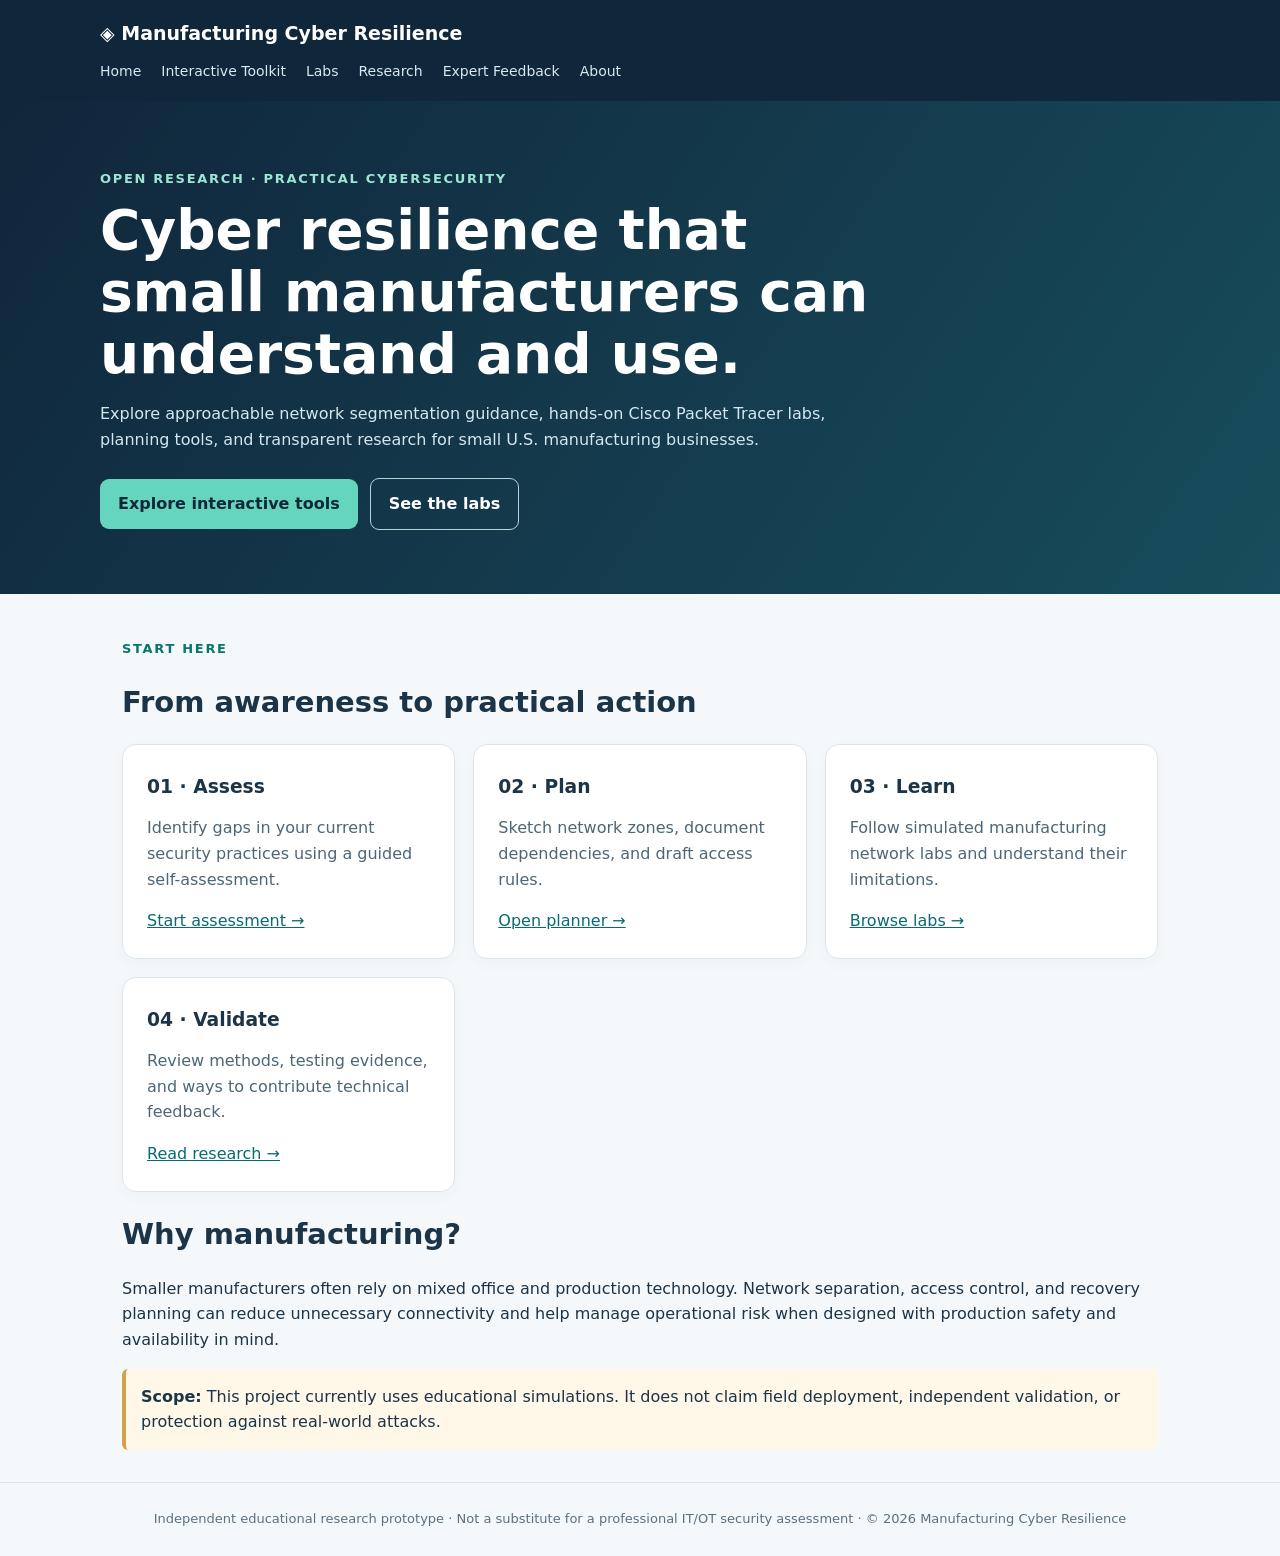
==== index.html @ 99213e60 "Add files via upload" ====
<!doctype html><html lang="en"><head><meta charset="utf-8"><meta name="viewport" content="width=device-width,initial-scale=1"><title>Home | Manufacturing Cyber Resilience</title><link rel="stylesheet" href="site.css"></head><body><header><div class="brand">◈ Manufacturing Cyber Resilience</div><nav><a href="index.html">Home</a><a href="toolkit.html">Interactive Toolkit</a><a href="labs.html">Labs</a><a href="research.html">Research</a><a href="feedback.html">Expert Feedback</a><a href="about.html">About</a></nav></header><section class="hero"><div><span class="eyebrow">Open research · Practical cybersecurity</span><h1>Cyber resilience that small manufacturers can understand and use.</h1><p>Explore approachable network segmentation guidance, hands-on Cisco Packet Tracer labs, planning tools, and transparent research for small U.S. manufacturing businesses.</p><a class="button" href="toolkit.html">Explore interactive tools</a><a class="button secondary" href="labs.html">See the labs</a></div></section><main class="wrap"><p class="eyebrow" style="color:#08756e">Start here</p><h2>From awareness to practical action</h2><div class="cards"><article class="card"><h3>01 · Assess</h3><p>Identify gaps in your current security practices using a guided self-assessment.</p><a href="toolkit.html">Start assessment →</a></article><article class="card"><h3>02 · Plan</h3><p>Sketch network zones, document dependencies, and draft access rules.</p><a href="toolkit.html">Open planner →</a></article><article class="card"><h3>03 · Learn</h3><p>Follow simulated manufacturing network labs and understand their limitations.</p><a href="labs.html">Browse labs →</a></article><article class="card"><h3>04 · Validate</h3><p>Review methods, testing evidence, and ways to contribute technical feedback.</p><a href="research.html">Read research →</a></article></div><h2>Why manufacturing?</h2><p>Smaller manufacturers often rely on mixed office and production technology. Network separation, access control, and recovery planning can reduce unnecessary connectivity and help manage operational risk when designed with production safety and availability in mind.</p><div class="notice"><strong>Scope:</strong> This project currently uses educational simulations. It does not claim field deployment, independent validation, or protection against real-world attacks.</div></main><footer>Independent educational research prototype · Not a substitute for a professional IT/OT security assessment · © 2026 Manufacturing Cyber Resilience</footer></body></html>
---- site.css ----
*{box-sizing:border-box}body{margin:0;font:16px/1.6 system-ui,Arial,sans-serif;color:#1b3447;background:#f5f8fb}a{color:#086b74}header{background:#10263b;color:#fff;padding:18px max(22px,calc((100vw - 1080px)/2))}header .brand{font-size:19px;font-weight:800}nav{display:flex;gap:20px;flex-wrap:wrap;margin-top:12px}nav a{color:#d8e8f0;text-decoration:none;font-size:14px}nav a:hover{text-decoration:underline}.wrap{max-width:1080px;margin:auto;padding:32px 22px}.hero{background:linear-gradient(125deg,#10263b,#174d5c);color:#fff;padding:64px 22px}.hero>div{max-width:1080px;margin:auto}.hero h1{font-size:clamp(30px,5vw,55px);line-height:1.12;max-width:800px;margin:10px 0}.hero p{max-width:730px;color:#d5e7ee}.eyebrow{color:#9de6d4;font-size:13px;font-weight:800;letter-spacing:.13em;text-transform:uppercase}.button{display:inline-block;background:#65d6bd;color:#10263b;text-decoration:none;font-weight:800;border-radius:9px;padding:12px 18px;margin:10px 12px 0 0}.button.secondary{background:transparent;color:white;border:1px solid #b7d2d9}.cards{display:grid;grid-template-columns:repeat(auto-fit,minmax(250px,1fr));gap:18px}.card{background:white;border:1px solid #dbe6ec;border-radius:14px;padding:24px;box-shadow:0 4px 16px #17374c08}.card h3{margin:6px 0}.card p{color:#4d6676}h2{font-size:29px;line-height:1.25}h3{line-height:1.3}.small{font-size:14px;color:#607889}.notice{background:#fff8e8;border-left:4px solid #d2a14e;padding:15px;border-radius:6px}footer{border-top:1px solid #dbe6ec;padding:26px 22px;color:#5b7180;font-size:13px;text-align:center}table{width:100%;border-collapse:collapse;background:white}td,th{text-align:left;padding:13px;border-bottom:1px solid #dbe6ec}details{background:white;border:1px solid #dbe6ec;border-radius:12px;padding:16px;margin:12px 0}summary{cursor:pointer;font-weight:700}input,textarea,select{font:inherit;padding:10px;border:1px solid #bdced8;border-radius:7px;width:100%}label{display:block;font-weight:650;margin:14px 0 5px}button{cursor:pointer;background:#086b74;color:white;border:0;border-radius:8px;padding:12px 17px;font-weight:700}
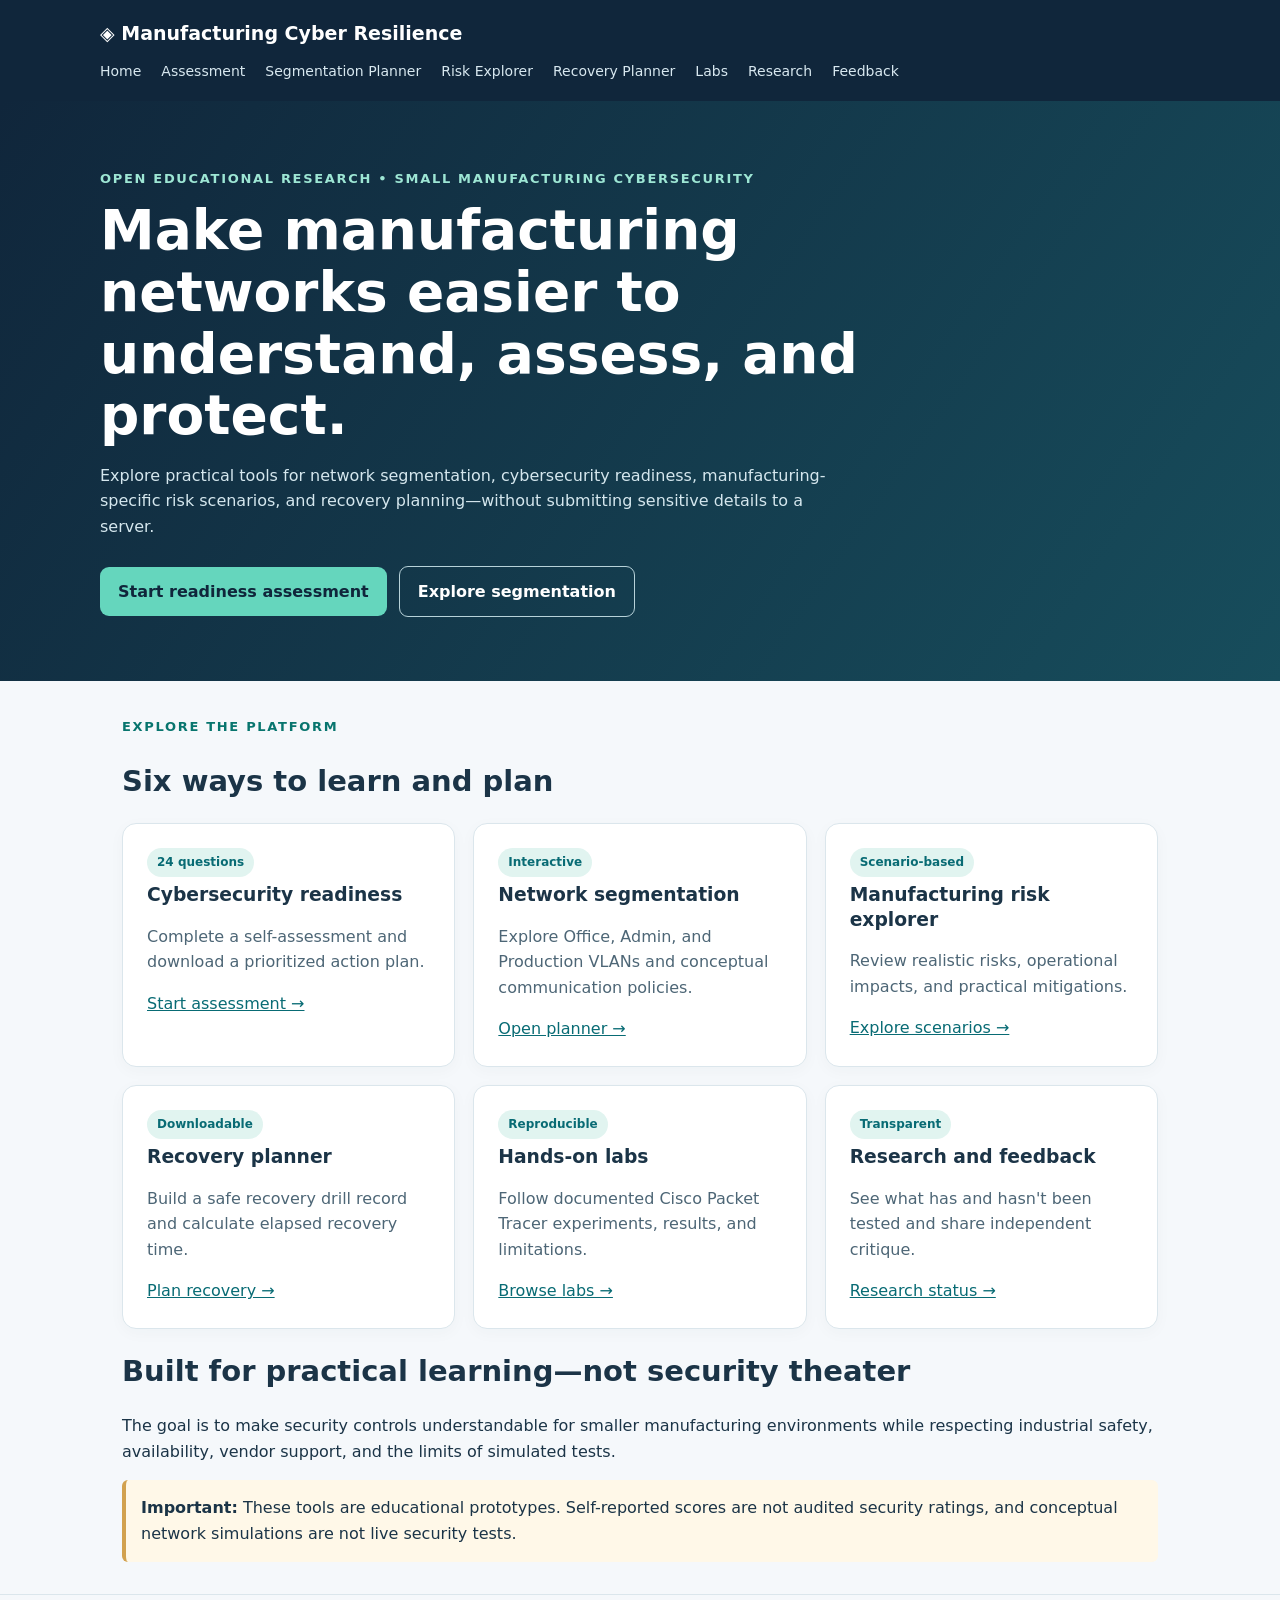
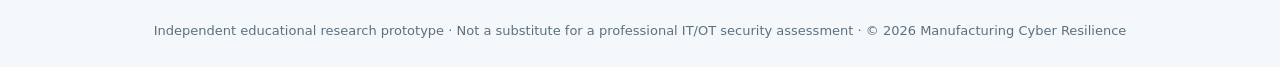
==== commit 16c5a4f1: "Expand manufacturing cybersecurity website with risk and recovery tools" ====
--- a/index.html
+++ b/index.html
@@ -1 +1 @@
-<!doctype html><html lang="en"><head><meta charset="utf-8"><meta name="viewport" content="width=device-width,initial-scale=1"><title>Home | Manufacturing Cyber Resilience</title><link rel="stylesheet" href="site.css"></head><body><header><div class="brand">◈ Manufacturing Cyber Resilience</div><nav><a href="index.html">Home</a><a href="toolkit.html">Interactive Toolkit</a><a href="labs.html">Labs</a><a href="research.html">Research</a><a href="feedback.html">Expert Feedback</a><a href="about.html">About</a></nav></header><section class="hero"><div><span class="eyebrow">Open research · Practical cybersecurity</span><h1>Cyber resilience that small manufacturers can understand and use.</h1><p>Explore approachable network segmentation guidance, hands-on Cisco Packet Tracer labs, planning tools, and transparent research for small U.S. manufacturing businesses.</p><a class="button" href="toolkit.html">Explore interactive tools</a><a class="button secondary" href="labs.html">See the labs</a></div></section><main class="wrap"><p class="eyebrow" style="color:#08756e">Start here</p><h2>From awareness to practical action</h2><div class="cards"><article class="card"><h3>01 · Assess</h3><p>Identify gaps in your current security practices using a guided self-assessment.</p><a href="toolkit.html">Start assessment →</a></article><article class="card"><h3>02 · Plan</h3><p>Sketch network zones, document dependencies, and draft access rules.</p><a href="toolkit.html">Open planner →</a></article><article class="card"><h3>03 · Learn</h3><p>Follow simulated manufacturing network labs and understand their limitations.</p><a href="labs.html">Browse labs →</a></article><article class="card"><h3>04 · Validate</h3><p>Review methods, testing evidence, and ways to contribute technical feedback.</p><a href="research.html">Read research →</a></article></div><h2>Why manufacturing?</h2><p>Smaller manufacturers often rely on mixed office and production technology. Network separation, access control, and recovery planning can reduce unnecessary connectivity and help manage operational risk when designed with production safety and availability in mind.</p><div class="notice"><strong>Scope:</strong> This project currently uses educational simulations. It does not claim field deployment, independent validation, or protection against real-world attacks.</div></main><footer>Independent educational research prototype · Not a substitute for a professional IT/OT security assessment · © 2026 Manufacturing Cyber Resilience</footer></body></html>+<!doctype html><html lang="en"><head><meta charset="utf-8"><meta name="viewport" content="width=device-width,initial-scale=1"><meta name="description" content="Free practical cybersecurity education and planning tools for small manufacturers"><title>Home | Manufacturing Cyber Resilience</title><link rel="stylesheet" href="site.css"></head><body><header><div class="brand">◈ Manufacturing Cyber Resilience</div><nav aria-label="Main navigation"><a href="index.html">Home</a><a href="assessment.html">Assessment</a><a href="toolkit.html">Segmentation Planner</a><a href="risks.html">Risk Explorer</a><a href="recovery.html">Recovery Planner</a><a href="labs.html">Labs</a><a href="research.html">Research</a><a href="feedback.html">Feedback</a></nav></header><section class="hero"><div><span class="eyebrow">Open educational research • Small manufacturing cybersecurity</span><h1>Make manufacturing networks easier to understand, assess, and protect.</h1><p>Explore practical tools for network segmentation, cybersecurity readiness, manufacturing-specific risk scenarios, and recovery planning—without submitting sensitive details to a server.</p><a class="button" href="assessment.html">Start readiness assessment</a><a class="button secondary" href="toolkit.html">Explore segmentation</a></div></section><main class="wrap"><span class="eyebrow" style="color:#08756e">Explore the platform</span><h2>Six ways to learn and plan</h2><div class="cards"><article class="card"><span class="pill">24 questions</span><h3>Cybersecurity readiness</h3><p>Complete a self-assessment and download a prioritized action plan.</p><a href="assessment.html">Start assessment →</a></article><article class="card"><span class="pill">Interactive</span><h3>Network segmentation</h3><p>Explore Office, Admin, and Production VLANs and conceptual communication policies.</p><a href="toolkit.html">Open planner →</a></article><article class="card"><span class="pill">Scenario-based</span><h3>Manufacturing risk explorer</h3><p>Review realistic risks, operational impacts, and practical mitigations.</p><a href="risks.html">Explore scenarios →</a></article><article class="card"><span class="pill">Downloadable</span><h3>Recovery planner</h3><p>Build a safe recovery drill record and calculate elapsed recovery time.</p><a href="recovery.html">Plan recovery →</a></article><article class="card"><span class="pill">Reproducible</span><h3>Hands-on labs</h3><p>Follow documented Cisco Packet Tracer experiments, results, and limitations.</p><a href="labs.html">Browse labs →</a></article><article class="card"><span class="pill">Transparent</span><h3>Research and feedback</h3><p>See what has and hasn't been tested and share independent critique.</p><a href="research.html">Research status →</a></article></div><h2>Built for practical learning—not security theater</h2><p>The goal is to make security controls understandable for smaller manufacturing environments while respecting industrial safety, availability, vendor support, and the limits of simulated tests.</p><div class="notice"><strong>Important:</strong> These tools are educational prototypes. Self-reported scores are not audited security ratings, and conceptual network simulations are not live security tests.</div></main><footer>Independent educational research prototype · Not a substitute for a professional IT/OT security assessment · © 2026 Manufacturing Cyber Resilience</footer></body></html>
--- a/site.css
+++ b/site.css
@@ -1 +1,2 @@
-*{box-sizing:border-box}body{margin:0;font:16px/1.6 system-ui,Arial,sans-serif;color:#1b3447;background:#f5f8fb}a{color:#086b74}header{background:#10263b;color:#fff;padding:18px max(22px,calc((100vw - 1080px)/2))}header .brand{font-size:19px;font-weight:800}nav{display:flex;gap:20px;flex-wrap:wrap;margin-top:12px}nav a{color:#d8e8f0;text-decoration:none;font-size:14px}nav a:hover{text-decoration:underline}.wrap{max-width:1080px;margin:auto;padding:32px 22px}.hero{background:linear-gradient(125deg,#10263b,#174d5c);color:#fff;padding:64px 22px}.hero>div{max-width:1080px;margin:auto}.hero h1{font-size:clamp(30px,5vw,55px);line-height:1.12;max-width:800px;margin:10px 0}.hero p{max-width:730px;color:#d5e7ee}.eyebrow{color:#9de6d4;font-size:13px;font-weight:800;letter-spacing:.13em;text-transform:uppercase}.button{display:inline-block;background:#65d6bd;color:#10263b;text-decoration:none;font-weight:800;border-radius:9px;padding:12px 18px;margin:10px 12px 0 0}.button.secondary{background:transparent;color:white;border:1px solid #b7d2d9}.cards{display:grid;grid-template-columns:repeat(auto-fit,minmax(250px,1fr));gap:18px}.card{background:white;border:1px solid #dbe6ec;border-radius:14px;padding:24px;box-shadow:0 4px 16px #17374c08}.card h3{margin:6px 0}.card p{color:#4d6676}h2{font-size:29px;line-height:1.25}h3{line-height:1.3}.small{font-size:14px;color:#607889}.notice{background:#fff8e8;border-left:4px solid #d2a14e;padding:15px;border-radius:6px}footer{border-top:1px solid #dbe6ec;padding:26px 22px;color:#5b7180;font-size:13px;text-align:center}table{width:100%;border-collapse:collapse;background:white}td,th{text-align:left;padding:13px;border-bottom:1px solid #dbe6ec}details{background:white;border:1px solid #dbe6ec;border-radius:12px;padding:16px;margin:12px 0}summary{cursor:pointer;font-weight:700}input,textarea,select{font:inherit;padding:10px;border:1px solid #bdced8;border-radius:7px;width:100%}label{display:block;font-weight:650;margin:14px 0 5px}button{cursor:pointer;background:#086b74;color:white;border:0;border-radius:8px;padding:12px 17px;font-weight:700}+*{box-sizing:border-box}body{margin:0;font:16px/1.6 system-ui,Arial,sans-serif;color:#1b3447;background:#f5f8fb}a{color:#086b74}header{background:#10263b;color:#fff;padding:18px max(22px,calc((100vw - 1080px)/2))}header .brand{font-size:19px;font-weight:800}nav{display:flex;gap:20px;flex-wrap:wrap;margin-top:12px}nav a{color:#d8e8f0;text-decoration:none;font-size:14px}nav a:hover{text-decoration:underline}.wrap{max-width:1080px;margin:auto;padding:32px 22px}.hero{background:linear-gradient(125deg,#10263b,#174d5c);color:#fff;padding:64px 22px}.hero>div{max-width:1080px;margin:auto}.hero h1{font-size:clamp(30px,5vw,55px);line-height:1.12;max-width:800px;margin:10px 0}.hero p{max-width:730px;color:#d5e7ee}.eyebrow{color:#9de6d4;font-size:13px;font-weight:800;letter-spacing:.13em;text-transform:uppercase}.button{display:inline-block;background:#65d6bd;color:#10263b;text-decoration:none;font-weight:800;border-radius:9px;padding:12px 18px;margin:10px 12px 0 0}.button.secondary{background:transparent;color:white;border:1px solid #b7d2d9}.cards{display:grid;grid-template-columns:repeat(auto-fit,minmax(250px,1fr));gap:18px}.card{background:white;border:1px solid #dbe6ec;border-radius:14px;padding:24px;box-shadow:0 4px 16px #17374c08}.card h3{margin:6px 0}.card p{color:#4d6676}h2{font-size:29px;line-height:1.25}h3{line-height:1.3}.small{font-size:14px;color:#607889}.notice{background:#fff8e8;border-left:4px solid #d2a14e;padding:15px;border-radius:6px}footer{border-top:1px solid #dbe6ec;padding:26px 22px;color:#5b7180;font-size:13px;text-align:center}table{width:100%;border-collapse:collapse;background:white}td,th{text-align:left;padding:13px;border-bottom:1px solid #dbe6ec}input,textarea,select{font:inherit;padding:10px;border:1px solid #bdced8;border-radius:7px;width:100%}label{display:block;font-weight:650;margin:14px 0 5px}button{cursor:pointer;background:#086b74;color:white;border:0;border-radius:8px;padding:12px 17px;font-weight:700} 
+:root{--navy:#10263b;--teal:#08756e}html{scroll-behavior:smooth}a:focus-visible,button:focus-visible,input:focus-visible,select:focus-visible,textarea:focus-visible{outline:3px solid #d2a14e;outline-offset:3px}.pill{display:inline-block;border-radius:30px;background:#e1f4f0;color:#086b74;font-size:12px;font-weight:750;padding:5px 10px}.metric{font-size:32px;font-weight:850;color:#10263b}.muted{color:#567080}.btnrow{display:flex;flex-wrap:wrap;gap:10px}.result{padding:15px;border:1px solid #d4e4e8;border-radius:10px;background:#f5fafb;margin-top:16px}.printonly{display:none}@media print{header,nav,footer,.noprint,button{display:none!important}.printonly{display:block}body{background:#fff}.card,.result{box-shadow:none;break-inside:avoid}}
